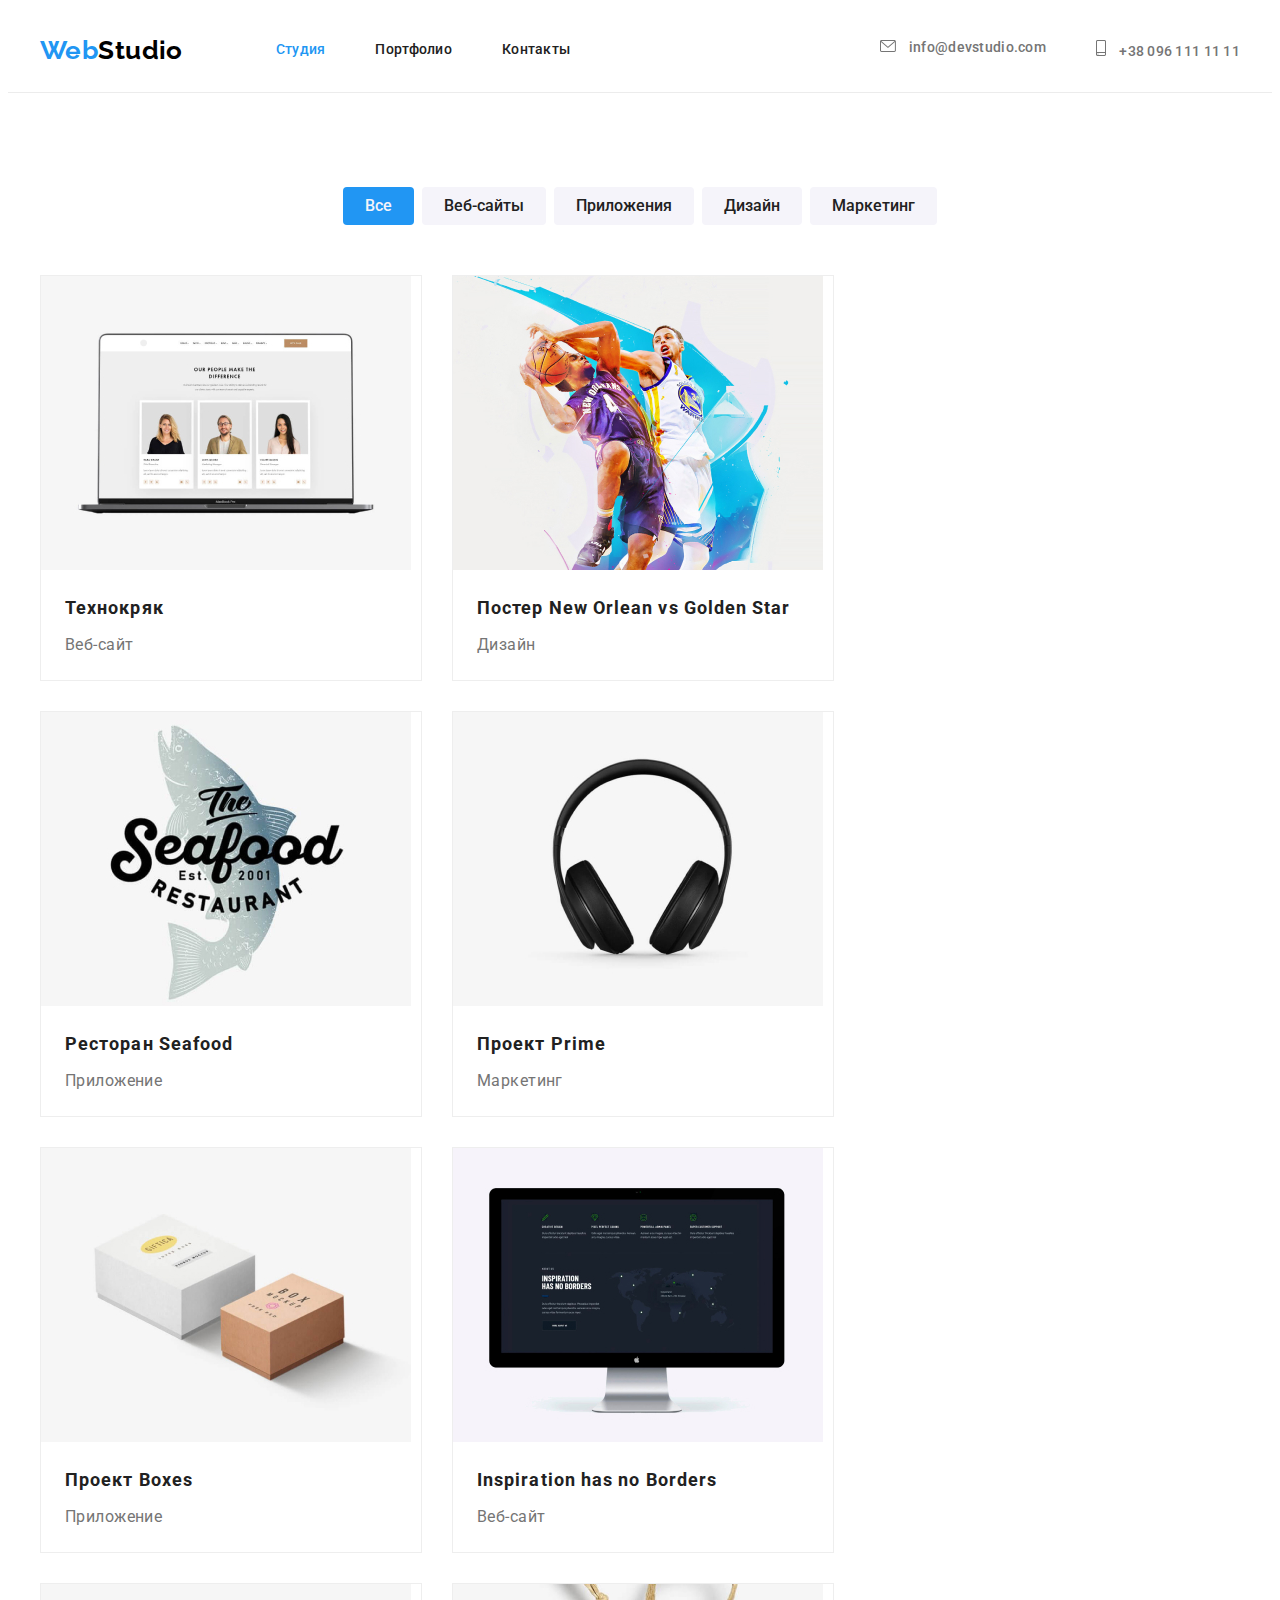
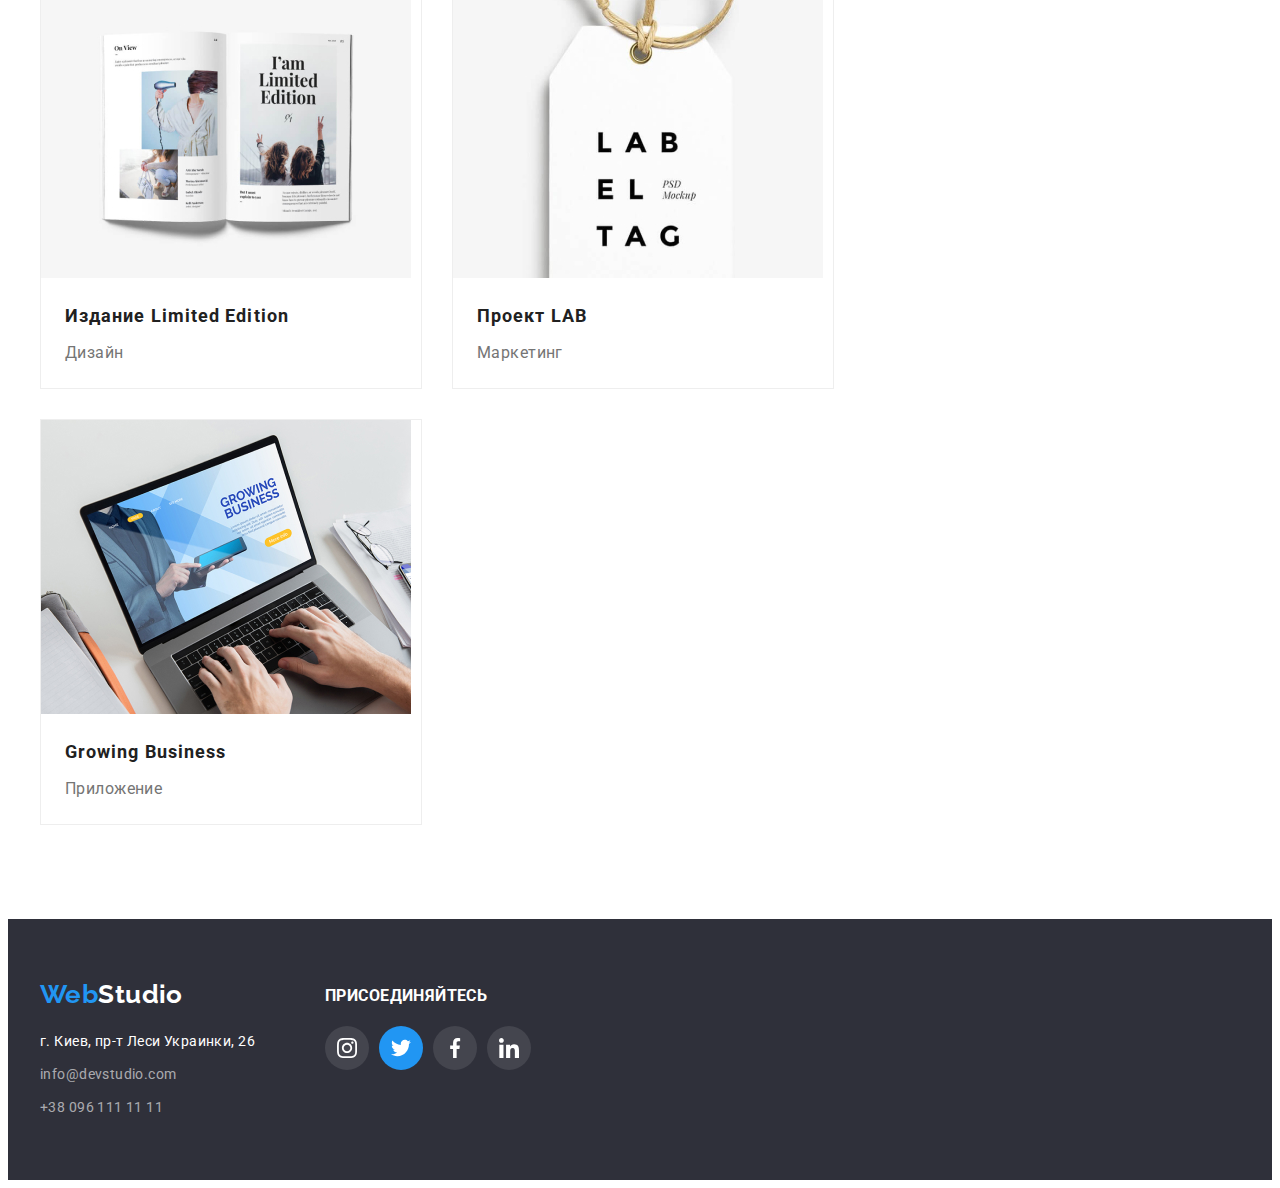
==== portfolio.html @ f0f59868 "create files" ====
<!DOCTYPE html>
<html lang="ru">
  <head>
    <meta charset="UTF-8" />
    <meta http-equiv="X-UA-Compatible" content="IE=edge" />
    <meta name="viewport" content="width=device-width, initial-scale=1.0" />
    <title>Портфолио</title>
    <link rel="preconnect" href="https://fonts.googleapis.com" />
    <link rel="preconnect" href="https://fonts.gstatic.com" crossorigin />
    <link
      href="https://fonts.googleapis.com/css2?family=Raleway:wght@700&family=Roboto:wght@400;500;700;900&display=swap"
      rel="stylesheet"
    />
    <link
      rel="stylesheet"
      href="https://cdnjs.cloudflare.com/ajax/libs/modern-normalize/1.1.0/modern-normalize.min.css"
      integrity="sha512-wpPYUAdjBVSE4KJnH1VR1HeZfpl1ub8YT/NKx4PuQ5NmX2tKuGu6U/JRp5y+Y8XG2tV+wKQpNHVUX03MfMFn9Q=="
      crossorigin="anonymous"
      referrerpolicy="no-referrer"
    />
    <link rel="stylesheet" href="./css/styles.css" />
  </head>

  <body>
    <header class="header">
      <div class="container flex-container">
        <nav class="flex-container">
          <a href="./index.html" class="logo"><span>Web</span>Studio</a>
          <ul class="flex-container list">
            <li class="list-item">
              <a href="./index.html" class="nav-link link current">Студия</a>
            </li>
            <li class="list-item">
              <a href="./portfolio.html" class="nav-link link">Портфолио</a>
            </li>
            <li class="list-item"><a href="" class="nav-link link">Контакты</a></li>
          </ul>
        </nav>
        <ul class="contacts-list list">
          <li class="list-item">
            <a class="contacts" href="mailto:info@devstudio.com">
              <svg class="header-icon" width="16" height="12">
                <use href="./images/icons.svg#icon-envelope"></use>
              </svg>
              info@devstudio.com
            </a>
          </li>
          <li class="list-item">
            <a class="contacts" href="tel:+380961111111">
              <svg class="header-icon" width="10" height="16">
                <use href="./images/icons.svg#icon-smartphone"></use>
              </svg>
              +38 096 111 11 11
            </a>
          </li>
        </ul>
      </div>
    </header>

    <main>
      <section class="projects section">
        <div class="container">
          <h1 class="visually-hidden">Наши проекты</h1>

          <ul class="filter-list flex-container list">
            <li class="filter-list-item">
              <button class="filter__button filter__current" type="button">Все</button>
            </li>
            <li class="filter-list-item">
              <button class="filter__button" type="button">Веб-сайты</button>
            </li>
            <li class="filter-list-item">
              <button class="filter__button" type="button">Приложения</button>
            </li>
            <li class="filter-list-item">
              <button class="filter__button" type="button">Дизайн</button>
            </li>
            <li class="filter-list-item">
              <button class="filter__button" type="button">Маркетинг</button>
            </li>
          </ul>

          <ul class="portfolio__list list">
            <li class="portfolio__item">
              <img src="./images/portfolio-img-01.jpg" alt="" class="portfolio__img" />
              <div class="card-content">
                <h3 class="card-title">Технокряк</h3>
                <p>Веб-сайт</p>
              </div>
            </li>

            <li class="portfolio__item">
              <img src="./images/portfolio-img-02.jpg" alt="" class="portfolio__img" />
              <div class="card-content">
                <h3 class="card-title">Постер New Orlean vs Golden Star</h3>
                <p>Дизайн</p>
              </div>
            </li>

            <li class="portfolio__item">
              <img src="./images/portfolio-img-03.jpg" alt="" class="portfolio__img" />
              <div class="card-content">
                <h3 class="card-title">Ресторан Seafood</h3>
                <p>Приложение</p>
              </div>
            </li>

            <li class="portfolio__item">
              <img src="./images/portfolio-img-04.jpg" alt="" class="portfolio__img" />
              <div class="card-content">
                <h3 class="card-title">Проект Prime</h3>
                <p>Маркетинг</p>
              </div>
            </li>

            <li class="portfolio__item">
              <img src="./images/portfolio-img-05.jpg" alt="" class="portfolio__img" />
              <div class="card-content">
                <h3 class="card-title">Проект Boxes</h3>
                <p>Приложение</p>
              </div>
            </li>

            <li class="portfolio__item">
              <img src="./images/portfolio-img-06.jpg" alt="" class="portfolio__img" />
              <div class="card-content">
                <h3 class="card-title">Inspiration has no Borders</h3>
                <p>Веб-сайт</p>
              </div>
            </li>

            <li class="portfolio__item">
              <img src="./images/portfolio-img-07.jpg" alt="" class="portfolio__img" />
              <div class="card-content">
                <h3 class="card-title">Издание Limited Edition</h3>
                <p>Дизайн</p>
              </div>
            </li>

            <li class="portfolio__item">
              <img src="./images/portfolio-img-08.jpg" alt="" class="portfolio__img" />
              <div class="card-content">
                <h3 class="card-title">Проект LAB</h3>
                <p>Маркетинг</p>
              </div>
            </li>

            <li class="portfolio__item">
              <img src="./images/portfolio-img-09.jpg" alt="" class="portfolio__img" />
              <div class="card-content">
                <h3 class="card-title">Growing Business</h3>
                <p>Приложение</p>
              </div>
            </li>
          </ul>
        </div>
      </section>
    </main>

    <footer class="footer">
      <div class="container footer-flex-container">
        <div class="adress-wrapper">
          <a class="logo footer-logo" href="./index.html"><span>Web</span>Studio</a>
          <address>
            <ul class="list">
              <li class="footer-list-item">
                <a
                  class="adress-map-link"
                  href="https://goo.gl/maps/piqngm7oDQpEDh6u6"
                  target="_blank"
                  rel="noopener nofollow noreferrer"
                  >г. Киев, пр-т Леси Украинки, 26</a
                >
              </li>
              <li class="footer-list-item">
                <a class="adress-link" href="mailto:info@devstudio.com">info@devstudio.com</a>
              </li>
              <li class="footer-list-item">
                <a class="adress-link" href="tel:+380961111111">+38 096 111 11 11</a>
              </li>
            </ul>
          </address>
        </div>

        <div class="social-wrapper">
          <h3 class="soc-title">присоединяйтесь</h3>
          <ul class="flex-container list">
            <li class="soc-list-logo">
              <a class="soc-list-link" href="">
                <svg class="soc-icon" width="20" height="20">
                  <use href="./images/icons.svg#icon-instagram"></use>
                </svg>
              </a>
            </li>

            <li class="soc-list-logo">
              <a class="soc-list-link accent-icon" href="">
                <svg class="soc-icon" width="20" height="20">
                  <use href="./images/icons.svg#icon-twitter"></use>
                </svg>
              </a>
            </li>
            <li class="soc-list-logo">
              <a class="soc-list-link" href="">
                <svg class="soc-icon" width="20" height="20">
                  <use href="./images/icons.svg#icon-facebook"></use>
                </svg>
              </a>
            </li>
            <li class="soc-list-logo">
              <a class="soc-list-link" href="">
                <svg class="soc-icon" width="20" height="20">
                  <use href="./images/icons.svg#icon-linkedin"></use>
                </svg>
              </a>
            </li>
          </ul>
        </div>
      </div>
    </footer>
  </body>
</html>
---- css/styles.css ----
:root {
  --text-color: #757575;
  --primary-text-color: #212121;
  --accent-color: #2196f3;
  --sections-background-color: #2f303a;
  --hero-title-color: #ffffff;
  --section-light-background: #f5f4fa;
  --team-card-bg: #ffffff;
  --filter-button-bg: #f5f4fa;
  --card-set-gap: 30px;
  --hero-background-color: #c4c4c4;
  --fill-icons-color: #afb1b8;
  --soc-icons-bg: rgba(255, 255, 255, 0.1);
}

body {
  font-family: 'Roboto', sans-serif;
  font-size: 14px;
  letter-spacing: 0.03em;
  color: var(--primary-text-color);
  background-color: #ffffff;
}
h1,
h2,
h3,
p {
  margin: 0;
}

img {
  display: block;
  max-width: 100%;
  height: auto;
}

.visually-hidden {
  position: absolute;
  width: 1px;
  height: 1px;
  margin: -1px;
  border: 0;
  padding: 0;

  white-space: nowrap;
  clip-path: inset(100%);
  clip: rect(0 0 0 0);
  overflow: hidden;
}
.container {
  width: 1200px;
  padding-left: 15px;
  padding-right: 15px;
  margin-left: auto;
  margin-right: auto;
}
.section {
  padding-top: 94px;
  padding-bottom: 94px;
}
.header {
  border-bottom: 1px solid #ececec;
}
.logo {
  margin-right: 93px;
  font-family: 'Raleway';
  font-style: normal;
  font-weight: 700;
  font-size: 26px;
  line-height: 1.19;
  text-decoration: none;
  color: #000000;
  display: inline-block;
}

.logo span {
  color: var(--accent-color);
}

.flex-container {
  display: flex;
  justify-content: center;
  align-items: center;
}
.nav-link {
  display: inline-block;
  padding-top: 32px;
  padding-bottom: 32px;
  font-weight: 500;
  line-height: 1.14;
  letter-spacing: 0.02em;
  color: inherit;
}
.list-item:not(:last-child) {
  margin-right: 50px;
}
.contacts-list {
  display: flex;
}
.list {
  list-style: none;
  margin: 0;
  padding: 0;
}

.link {
  text-decoration: none;
}
.nav-link:hover,
.nav-link:focus {
  color: var(--accent-color);
}

.current {
  color: var(--accent-color);
}

.contacts-list {
  display: flex;
  list-style: none;
  margin: 0;
  margin-left: auto;
  padding: 0;
}
.contacts {
  display: inline-block;
  padding-top: 32px;
  padding-bottom: 32px;
  font-weight: 500;
  font-size: 14px;
  line-height: 1.14;
  letter-spacing: 0.02em;
  text-decoration: none;
  color: var(--text-color);
}
.header-icon {
  display: inline-block;
  margin-right: 10px;
  fill: currentColor;
}
.contacts:hover,
.contacts:focus {
  color: var(--accent-color);
}

.hero {
  max-width: 1600px;
  max-height: 600px;
  margin-right: auto;
  margin-left: auto;
  padding-top: 200px;
  padding-bottom: 200px;
  text-align: center;
  background-color: var(--hero-background-color);
  background-image: linear-gradient(rgba(47, 48, 58, 0.4), rgba(47, 48, 58, 0.4)),
    url('../images/hero-background.jpg');
  background-repeat: no-repeat;
  background-size: cover;
  background-position: center;
}

.hero-title {
  width: 696px;
  margin-left: auto;
  margin-right: auto;
  margin-bottom: 30px;
  font-family: 'Roboto';
  font-weight: 900;
  font-size: 44px;
  line-height: 1.36;
  letter-spacing: 0.06em;
  text-transform: uppercase;
  color: var(--hero-title-color);
}

.button-order {
  background: var(--accent-color);
  box-shadow: 0px 4px 4px rgba(0, 0, 0, 0.15);
  border-radius: 4px;
  border-width: 0px;
  cursor: pointer;
  padding: 10px 32px;
  font-family: inherit;
  font-weight: 700;
  font-size: 16px;
  line-height: 1.88;
  letter-spacing: 0.06em;
  color: var(--hero-title-color);
  display: inline-block;
}

.section-title {
  margin-bottom: 50px;
  text-align: center;
  font-size: 36px;
  line-height: 1.17;
}
.section-subtitle {
  margin-bottom: 10px;
  font-size: 14px;
  line-height: 1.14;
  text-transform: uppercase;
}
.features-list-item {
  flex-basis: 270px;
}

.features-list-item:not(:last-child),
.our-work-list-item:not(:last-child),
.team-card:not(:last-child) {
  margin-right: 30px;
}
.features-list-item p {
  margin: 0;
  color: var(--text-color);
  line-height: 1.71;
}

.section-our-work {
  padding-top: 0;
}
.section-team {
  background-color: var(--section-light-background);
}

.team-card {
  width: calc((100% - 3 * var(--card-set-gap)) / 4);
  background: #ffffff;
  text-align: center;
  box-shadow: 0px 1px 3px rgba(0, 0, 0, 0.12), 0px 1px 1px rgba(0, 0, 0, 0.14),
    0px 2px 1px rgba(0, 0, 0, 0.2);
  border-radius: 0px 0px 4px 4px;
}
.team-thumb {
  padding-top: 30px;
  padding-bottom: 30px;
}
.team-card-name {
  margin-bottom: 10px;
  font-weight: 500;
  font-size: 16px;
  line-height: 1.19;
}
.team-card-text {
  color: var(--text-color);
  font-size: 16px;
  line-height: 1.19;
  margin-bottom: 16px;
}
.footer {
  background-color: var(--sections-background-color);
  padding-top: 60px;
  padding-bottom: 60px;
}
.footer-logo {
  margin-right: 0;
  margin-bottom: 20px;
  color: #ffffff;
}
.footer-list-item:not(:last-child) {
  margin-bottom: 9px;
}
.adress-link,
.adress-map-link {
  font-style: normal;
  text-decoration: none;
  line-height: 1.71;
  color: rgba(255, 255, 255, 0.6);
  display: inline-block;
}
.adress-link:hover,
.adress-link:focus {
  color: var(--accent-color);
}
.adress-map-link {
  color: var(--hero-title-color);
}

/* Стили для стр портфолио */
.filter-list {
  margin-bottom: 50px;
}
.filter-list-item:not(:last-child) {
  margin-right: 8px;
}
.filter__button {
  background: var(--filter-button-bg);
  border-radius: 4px;
  font-family: 'Roboto';
  font-style: normal;
  font-weight: 500;
  font-size: 16px;
  line-height: 1.62;
  text-align: center;
  border: none;
  color: var(--primary-text-color);
  padding: 6px 22px 6px 22px;
  cursor: pointer;
}

.filter__button:hover {
  color: var(--filter-button-bg);
  background: var(--accent-color);
  box-shadow: 0px 3px 1px rgba(0, 0, 0, 0.1), 0px 1px 2px rgba(0, 0, 0, 0.08),
    0px 2px 2px rgba(0, 0, 0, 0.12);
}
.filter__current {
  color: var(--filter-button-bg);
  background: var(--accent-color);
}
.filter__current:hover {
  color: var(--filter-button-bg);
  background: var(--accent-color);
  box-shadow: 0px 3px 1px rgba(0, 0, 0, 0.1), 0px 1px 2px rgba(0, 0, 0, 0.08),
    0px 2px 2px rgba(0, 0, 0, 0.12);
}

.card-content {
  padding: 20px 24px;
}
.card-title {
  margin-bottom: 4px;
  font-size: 18px;
  line-height: 2;
  letter-spacing: 0.06em;
  text-transform: none;
}
.portfolio__list {
  display: flex;
  flex-wrap: wrap;
  margin-top: calc(-1 * var(--card-set-gap));
  margin-left: calc(-1 * var(--card-set-gap));
}
.portfolio__item {
  background: var(--team-card-bg);
  border: 1px solid #eeeeee;
  flex-basis: calc(100% / 3 - var(--card-set-gap));
  margin-left: var(--card-set-gap);
  margin-top: var(--card-set-gap);
}
.portfolio__item:hover {
  cursor: pointer;
  box-shadow: 0px 1px 1px rgba(0, 0, 0, 0.12), 0px 4px 4px rgba(0, 0, 0, 0.06),
    1px 4px 6px rgba(0, 0, 0, 0.16);
}
.portfolio__item p {
  font-size: 16px;
  line-height: 1.88;
  color: var(--text-color);
}

.features-icon-thumb {
  width: 100%;
  padding-top: 25px;
  padding-bottom: 25px;
  background: #f5f4fa;
  border-radius: 4px;
  margin-bottom: 30px;
}
.features-icon,
.soc-icon {
  display: block;
  margin-left: auto;
  margin-right: auto;
}
.team-card-list-link,
.soc-list-link {
  display: flex;
  justify-content: center;
  align-items: center;
  width: 44px;
  height: 44px;
  border-radius: 50%;
  background-color: var(--team-card-bg);
  fill: var(--fill-icons-color);
}

.soc-list-link {
  background-color: var(--soc-icons-bg);
  fill: var(--hero-title-color);
}
.team-card-list-link:hover {
  background-color: var(--accent-color);
  fill: var(--team-card-bg);
}

.team-card-list-logo:not(:last-child) {
  margin-right: 10px;
}

.clients-logo-item:not(:last-child) {
  margin-right: 30px;
}

.clients-logo-link {
  display: inline-block;
  width: 170px;
  border-width: 1px;
  border-style: solid;
  border-color: var(--fill-icons-color);
  fill: var(--fill-icons-color);
  border-radius: 4px;
  padding: 16px 32px;
}
.clients-logo-link:hover {
  fill: var(--accent-color);
  border-color: var(--accent-color);
}
.footer-flex-container {
  display: flex;
}
.adress-wrapper {
  margin-right: 70px;
}
.soc-list-logo:not(:last-child) {
  margin-right: 10px;
}
.soc-title {
  margin-top: 8px;
  margin-bottom: 20px;
  line-height: 1.14;
  text-transform: uppercase;
  color: var(--hero-title-color);
}
.accent-icon {
  background-color: var(--accent-color);
}
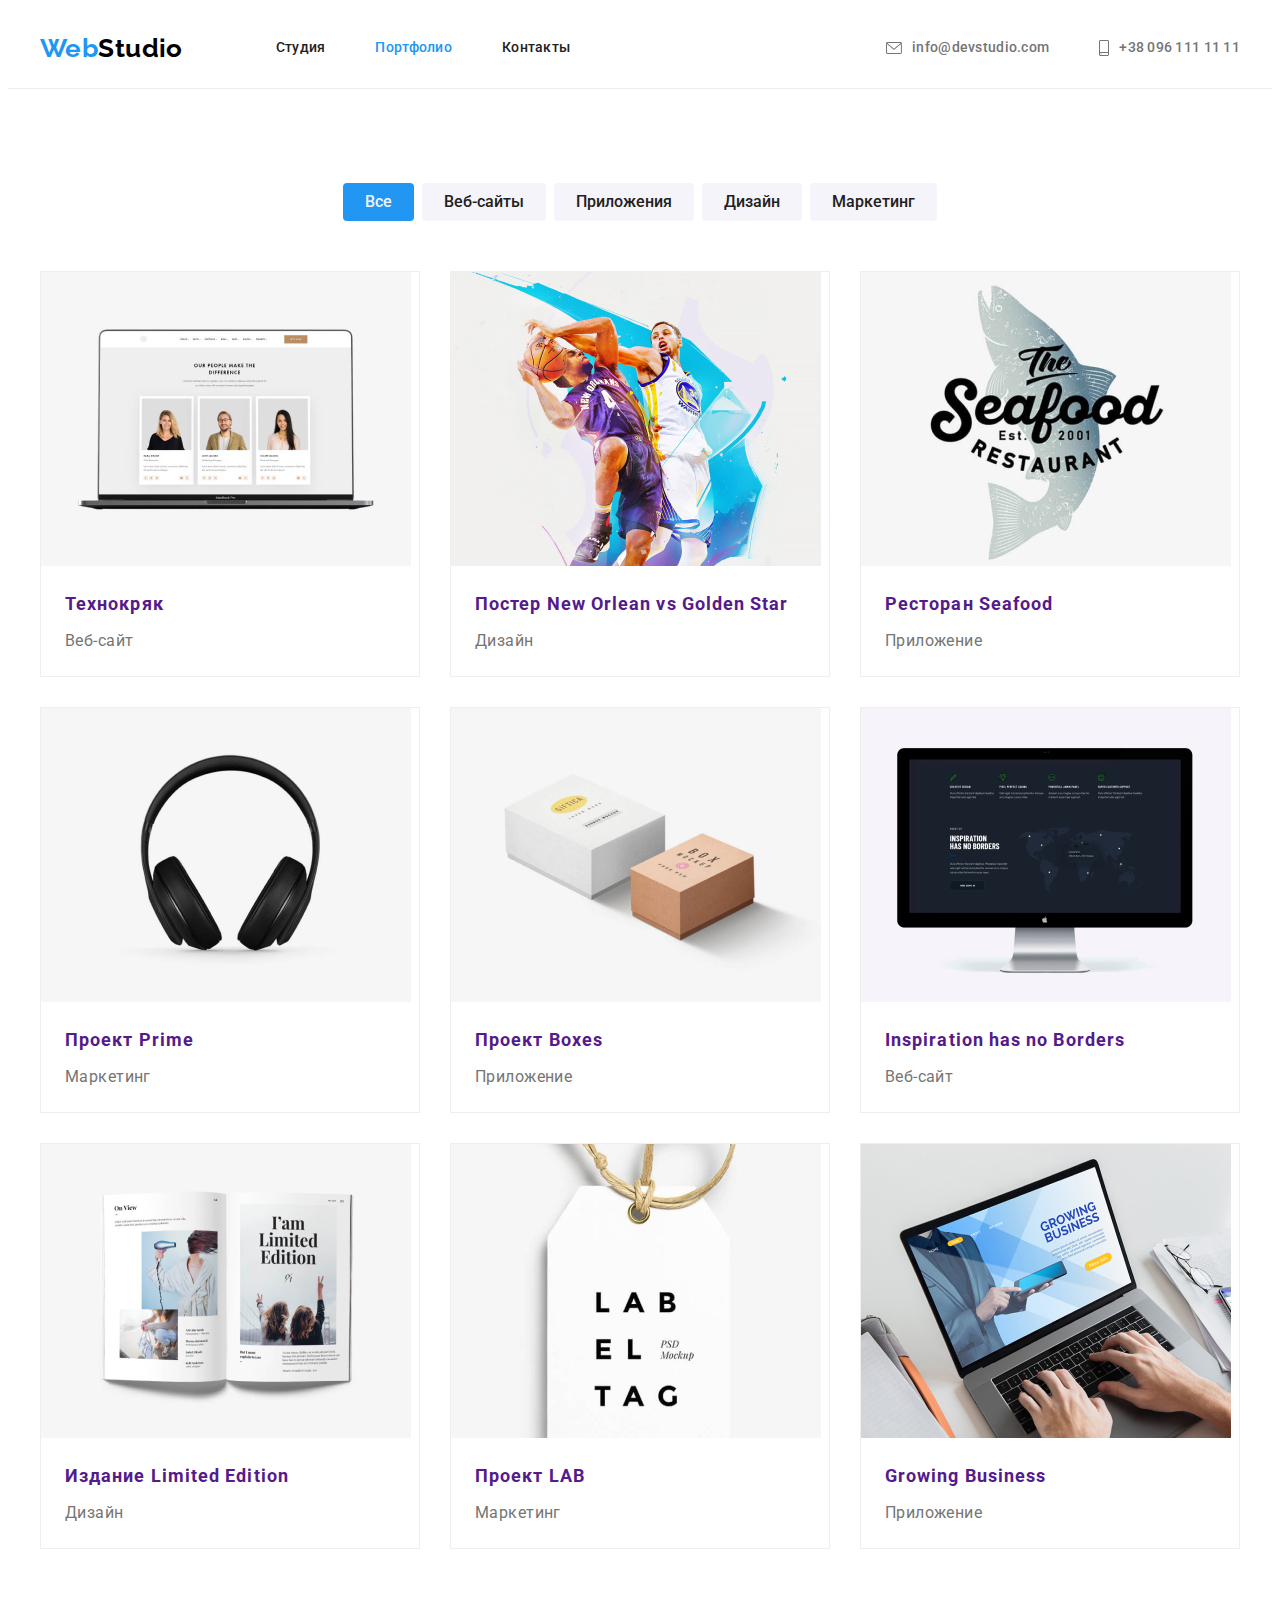
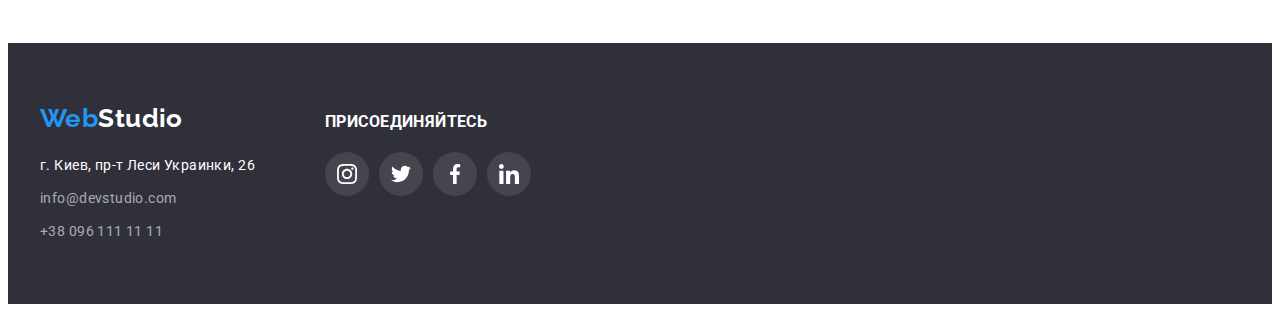
==== commit 786b09a8: "add mentors corrections" ====
--- a/portfolio.html
+++ b/portfolio.html
@@ -28,10 +28,10 @@
           <a href="./index.html" class="logo"><span>Web</span>Studio</a>
           <ul class="flex-container list">
             <li class="list-item">
-              <a href="./index.html" class="nav-link link current">Студия</a>
+              <a href="./index.html" class="nav-link link">Студия</a>
             </li>
             <li class="list-item">
-              <a href="./portfolio.html" class="nav-link link">Портфолио</a>
+              <a href="./portfolio.html" class="nav-link link current">Портфолио</a>
             </li>
             <li class="list-item"><a href="" class="nav-link link">Контакты</a></li>
           </ul>
@@ -82,75 +82,93 @@
 
           <ul class="portfolio__list list">
             <li class="portfolio__item">
-              <img src="./images/portfolio-img-01.jpg" alt="" class="portfolio__img" />
-              <div class="card-content">
-                <h3 class="card-title">Технокряк</h3>
-                <p>Веб-сайт</p>
-              </div>
-            </li>
-
-            <li class="portfolio__item">
-              <img src="./images/portfolio-img-02.jpg" alt="" class="portfolio__img" />
-              <div class="card-content">
-                <h3 class="card-title">Постер New Orlean vs Golden Star</h3>
-                <p>Дизайн</p>
-              </div>
-            </li>
-
-            <li class="portfolio__item">
-              <img src="./images/portfolio-img-03.jpg" alt="" class="portfolio__img" />
-              <div class="card-content">
-                <h3 class="card-title">Ресторан Seafood</h3>
-                <p>Приложение</p>
-              </div>
-            </li>
-
-            <li class="portfolio__item">
-              <img src="./images/portfolio-img-04.jpg" alt="" class="portfolio__img" />
-              <div class="card-content">
-                <h3 class="card-title">Проект Prime</h3>
-                <p>Маркетинг</p>
-              </div>
-            </li>
-
-            <li class="portfolio__item">
-              <img src="./images/portfolio-img-05.jpg" alt="" class="portfolio__img" />
-              <div class="card-content">
-                <h3 class="card-title">Проект Boxes</h3>
-                <p>Приложение</p>
-              </div>
-            </li>
-
-            <li class="portfolio__item">
-              <img src="./images/portfolio-img-06.jpg" alt="" class="portfolio__img" />
-              <div class="card-content">
-                <h3 class="card-title">Inspiration has no Borders</h3>
-                <p>Веб-сайт</p>
-              </div>
-            </li>
-
-            <li class="portfolio__item">
-              <img src="./images/portfolio-img-07.jpg" alt="" class="portfolio__img" />
-              <div class="card-content">
-                <h3 class="card-title">Издание Limited Edition</h3>
-                <p>Дизайн</p>
-              </div>
-            </li>
-
-            <li class="portfolio__item">
-              <img src="./images/portfolio-img-08.jpg" alt="" class="portfolio__img" />
-              <div class="card-content">
-                <h3 class="card-title">Проект LAB</h3>
-                <p>Маркетинг</p>
-              </div>
-            </li>
-
-            <li class="portfolio__item">
-              <img src="./images/portfolio-img-09.jpg" alt="" class="portfolio__img" />
-              <div class="card-content">
-                <h3 class="card-title">Growing Business</h3>
-                <p>Приложение</p>
-              </div>
+              <a href="" class="portfolio-link link">
+                <img src="./images/portfolio-img-01.jpg" alt="" class="portfolio__img" />
+                <div class="card-content">
+                  <h3 class="card-title">Технокряк</h3>
+                  <p>Веб-сайт</p>
+                </div>
+              </a>
+            </li>
+
+            <li class="portfolio__item">
+              <a href="" class="portfolio-link link">
+                <img src="./images/portfolio-img-02.jpg" alt="" class="portfolio__img" />
+                <div class="card-content">
+                  <h3 class="card-title">Постер New Orlean vs Golden Star</h3>
+                  <p>Дизайн</p>
+                </div>
+              </a>
+            </li>
+
+            <li class="portfolio__item">
+              <a href="" class="portfolio-link link">
+                <img src="./images/portfolio-img-03.jpg" alt="" class="portfolio__img" />
+                <div class="card-content">
+                  <h3 class="card-title">Ресторан Seafood</h3>
+                  <p>Приложение</p>
+                </div>
+              </a>
+            </li>
+
+            <li class="portfolio__item">
+              <a href="" class="portfolio-link link">
+                <img src="./images/portfolio-img-04.jpg" alt="" class="portfolio__img" />
+                <div class="card-content">
+                  <h3 class="card-title">Проект Prime</h3>
+                  <p>Маркетинг</p>
+                </div>
+              </a>
+            </li>
+
+            <li class="portfolio__item">
+              <a href="" class="portfolio-link link">
+                <img src="./images/portfolio-img-05.jpg" alt="" class="portfolio__img" />
+                <div class="card-content">
+                  <h3 class="card-title">Проект Boxes</h3>
+                  <p>Приложение</p>
+                </div>
+              </a>
+            </li>
+
+            <li class="portfolio__item">
+              <a href="" class="portfolio-link link">
+                <img src="./images/portfolio-img-06.jpg" alt="" class="portfolio__img" />
+                <div class="card-content">
+                  <h3 class="card-title">Inspiration has no Borders</h3>
+                  <p>Веб-сайт</p>
+                </div>
+              </a>
+            </li>
+
+            <li class="portfolio__item">
+              <a href="" class="portfolio-link link">
+                <img src="./images/portfolio-img-07.jpg" alt="" class="portfolio__img" />
+                <div class="card-content">
+                  <h3 class="card-title">Издание Limited Edition</h3>
+                  <p>Дизайн</p>
+                </div>
+              </a>
+            </li>
+
+            <li class="portfolio__item">
+              <a href="" class="portfolio-link link">
+                <img src="./images/portfolio-img-08.jpg" alt="" class="portfolio__img" />
+                <div class="card-content">
+                  <h3 class="card-title">Проект LAB</h3>
+                  <p>Маркетинг</p>
+                </div>
+              </a>
+            </li>
+
+            <li class="portfolio__item">
+              <a href="" class="portfolio-link link">
+                <img src="./images/portfolio-img-09.jpg" alt="" class="portfolio__img" />
+                <div class="card-content">
+                  <h3 class="card-title">Growing Business</h3>
+                  <p>Приложение</p>
+                </div>
+              </a>
             </li>
           </ul>
         </div>
--- a/css/styles.css
+++ b/css/styles.css
@@ -116,13 +116,14 @@
 
 .contacts-list {
   display: flex;
+  margin: 0;
+  padding: 0;
+  margin-left: auto;
   list-style: none;
-  margin: 0;
-  margin-left: auto;
-  padding: 0;
 }
 .contacts {
-  display: inline-block;
+  display: flex;
+  align-items: center;
   padding-top: 32px;
   padding-bottom: 32px;
   font-weight: 500;
@@ -144,7 +145,6 @@
 
 .hero {
   max-width: 1600px;
-  max-height: 600px;
   margin-right: auto;
   margin-left: auto;
   padding-top: 200px;
@@ -297,7 +297,8 @@
   cursor: pointer;
 }
 
-.filter__button:hover {
+.filter__button:hover,
+.filter__button:focus {
   color: var(--filter-button-bg);
   background: var(--accent-color);
   box-shadow: 0px 3px 1px rgba(0, 0, 0, 0.1), 0px 1px 2px rgba(0, 0, 0, 0.08),
@@ -331,14 +332,17 @@
   margin-left: calc(-1 * var(--card-set-gap));
 }
 .portfolio__item {
-  background: var(--team-card-bg);
-  border: 1px solid #eeeeee;
   flex-basis: calc(100% / 3 - var(--card-set-gap));
   margin-left: var(--card-set-gap);
   margin-top: var(--card-set-gap);
 }
-.portfolio__item:hover {
-  cursor: pointer;
+.portfolio-link {
+  display: block;
+  background: var(--team-card-bg);
+  border: 1px solid #eeeeee;
+}
+.portfolio-link:hover,
+.portfolio-link:focus {
   box-shadow: 0px 1px 1px rgba(0, 0, 0, 0.12), 0px 4px 4px rgba(0, 0, 0, 0.06),
     1px 4px 6px rgba(0, 0, 0, 0.16);
 }
@@ -349,19 +353,15 @@
 }
 
 .features-icon-thumb {
-  width: 100%;
-  padding-top: 25px;
-  padding-bottom: 25px;
-  background: #f5f4fa;
+  display: flex;
+  align-items: center;
+  justify-content: center;
+  height: 120px;
+  background: var(--section-light-background);
   border-radius: 4px;
   margin-bottom: 30px;
 }
-.features-icon,
-.soc-icon {
-  display: block;
-  margin-left: auto;
-  margin-right: auto;
-}
+
 .team-card-list-link,
 .soc-list-link {
   display: flex;
@@ -392,21 +392,26 @@
 }
 
 .clients-logo-link {
-  display: inline-block;
+  display: flex;
+  justify-content: center;
+  align-items: center;
   width: 170px;
+  height: 92px;
   border-width: 1px;
   border-style: solid;
   border-color: var(--fill-icons-color);
   fill: var(--fill-icons-color);
   border-radius: 4px;
-  padding: 16px 32px;
-}
-.clients-logo-link:hover {
+}
+
+.clients-logo-link:hover,
+.clients-logo-link:focus {
   fill: var(--accent-color);
   border-color: var(--accent-color);
 }
 .footer-flex-container {
   display: flex;
+  align-items: baseline;
 }
 .adress-wrapper {
   margin-right: 70px;
@@ -415,12 +420,15 @@
   margin-right: 10px;
 }
 .soc-title {
-  margin-top: 8px;
   margin-bottom: 20px;
   line-height: 1.14;
   text-transform: uppercase;
   color: var(--hero-title-color);
 }
-.accent-icon {
+.soc-list-link {
+}
+
+.soc-list-link:hover,
+.soc-list-link:focus {
   background-color: var(--accent-color);
 }
